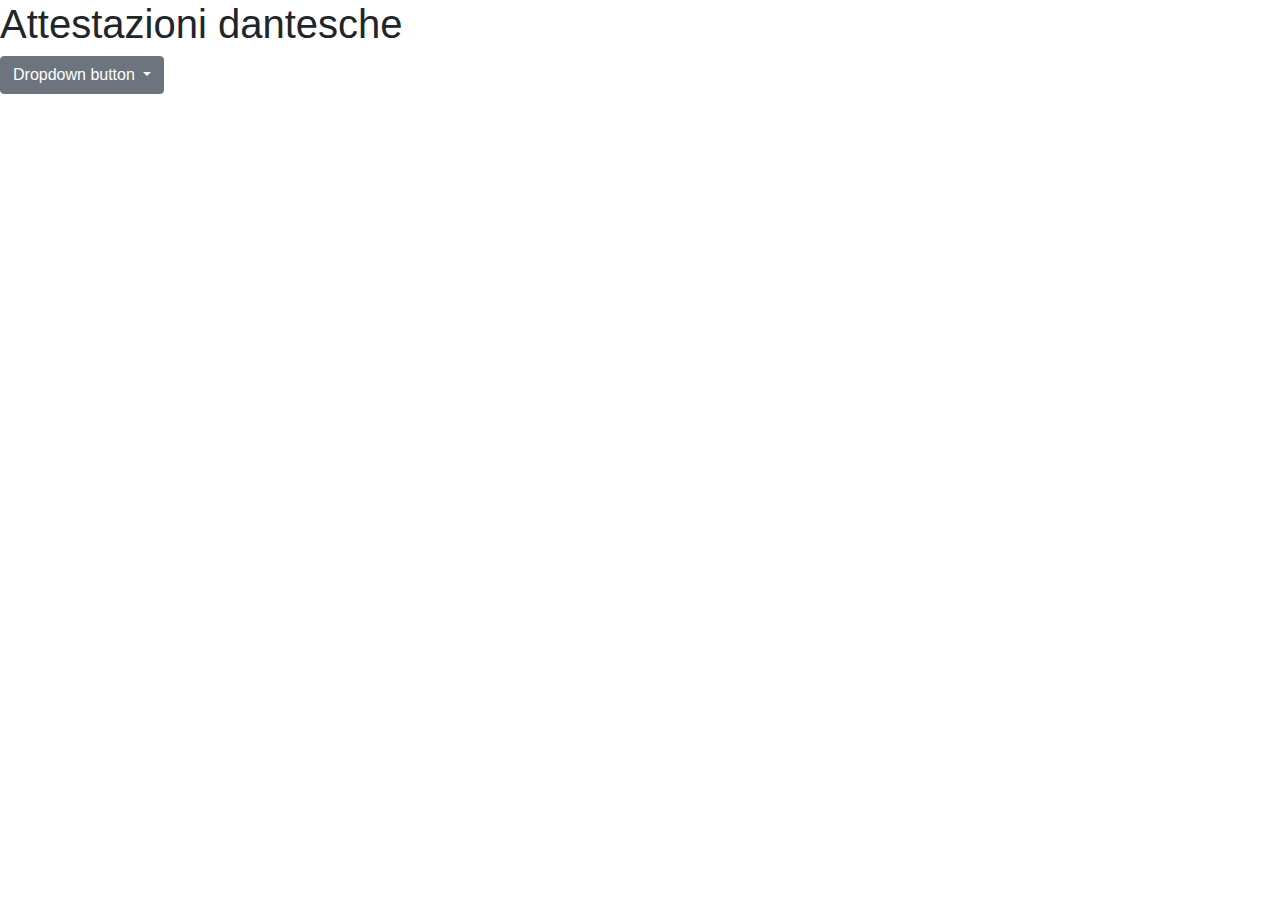
==== index.html @ 66c1c93f "upload-sitoweb-prova" ====
<!DOCTYPE html>
<html lang="en">

<head>

     <title>Attestazioni Dantesche</title>

        <!-- Bootstrap CSS -->
     <link rel="stylesheet" type="text/css" href="bootstrap/css/bootstrap.min.css">
</head>
<body>
    <h1>Attestazioni dantesche</h1>
    <div class="dropdown">
  <button class="btn btn-secondary dropdown-toggle" type="button" id="dropdownMenuButton" data-toggle="dropdown" aria-haspopup="true" aria-expanded="false">
    Dropdown button
  </button>
  <div class="dropdown-menu" aria-labelledby="dropdownMenuButton">
    <a class="dropdown-item" href="#">Action</a>
    <a class="dropdown-item" href="#">Another action</a>
    <a class="dropdown-item" href="#">Something else here</a>
  </div>
</div>
    <!-- Bootstrap JS -->
    <script src="https://code.jquery.com/jquery-3.5.1.slim.min.js" integrity="sha384-DjXdz2htPH0lsSSs5nCTpuj/zy4C+OGpamoFVy38MVBnE+IbbVYUew+OrCXaRkfj" crossorigin="anonymous"></script>
    <script scr="bootstap/js/bootstrap.bundle.min.js"></script>
    
</body>
</html>
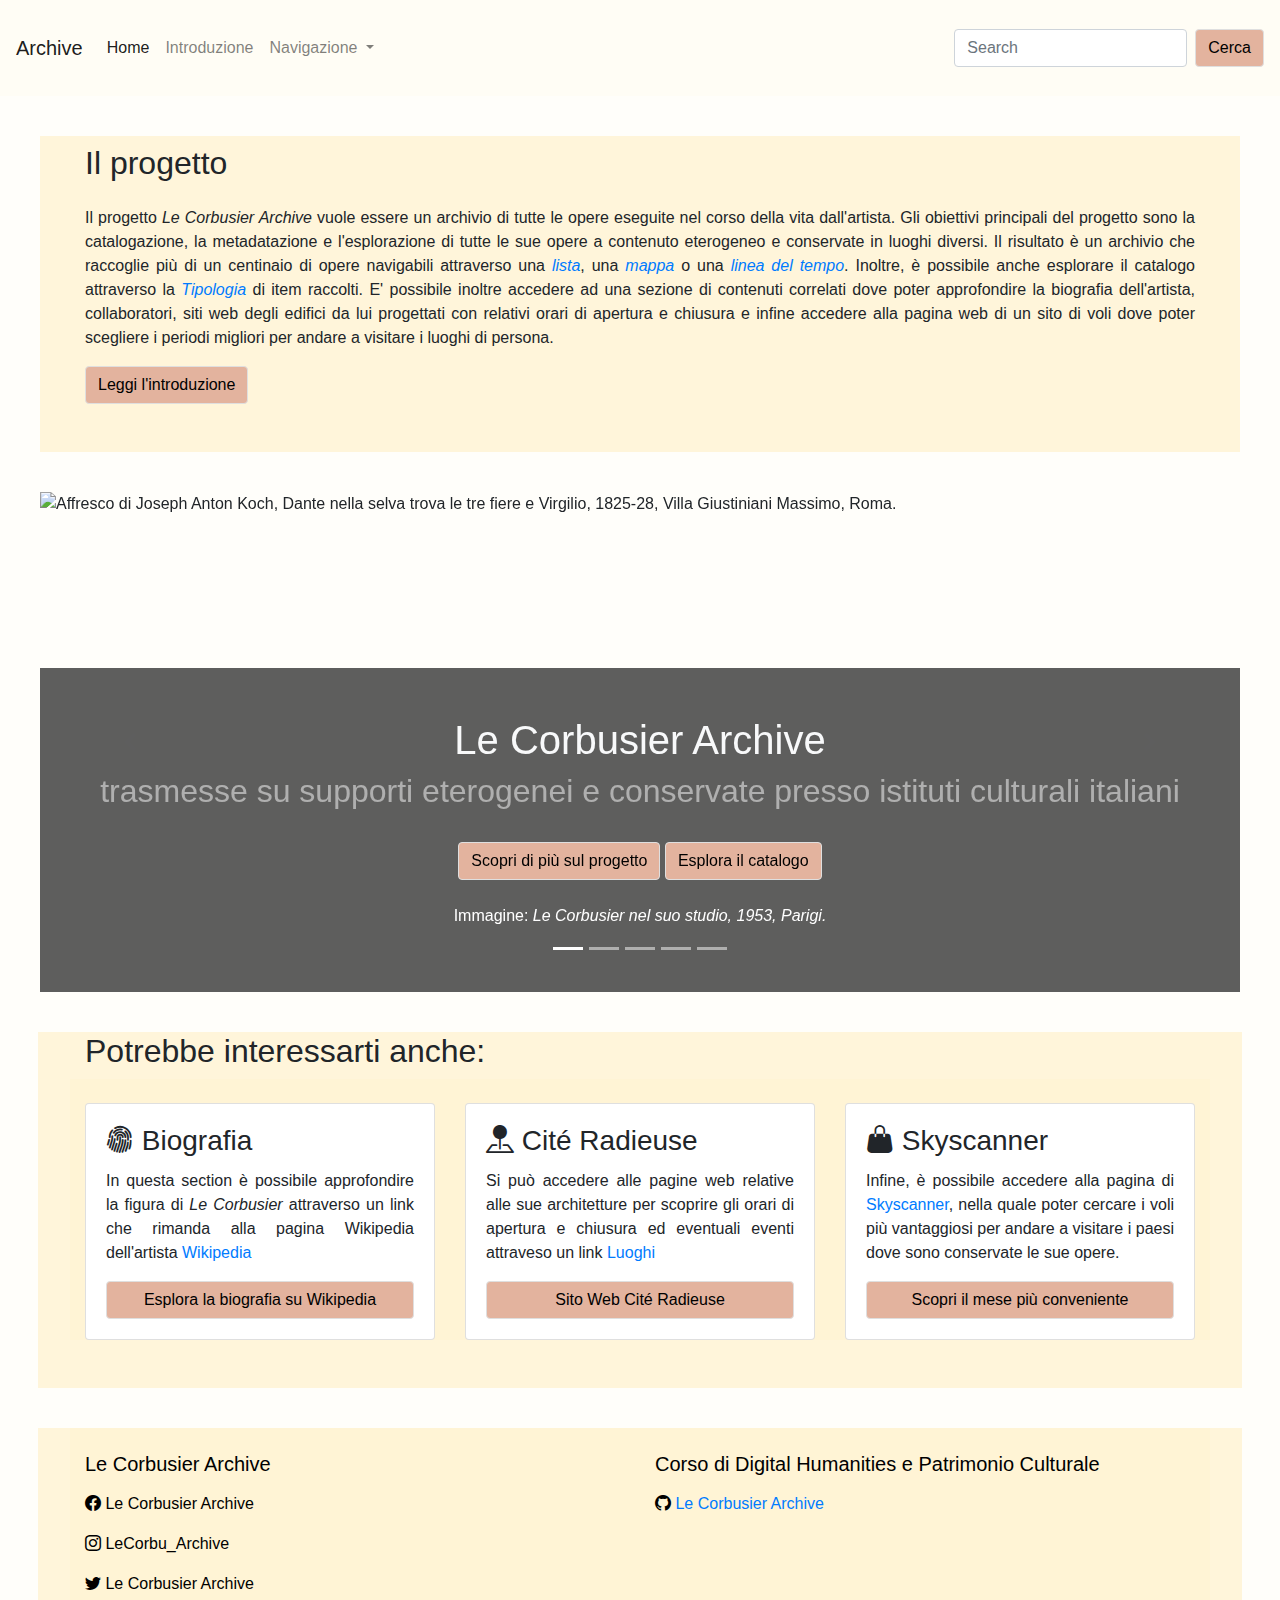
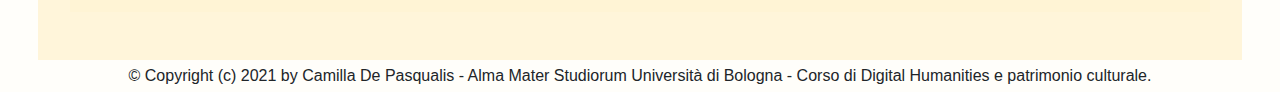
==== commit 085aa57d: "Add files via upload" ====
--- a/index.html
+++ b/index.html
@@ -1,28 +1,234 @@
 <!DOCTYPE html>
-<html lang="en">
+<html lang="it">
+<head>
+	<meta charset="utf-8">
+	<title>PORCODIO</title>
+	   <!--TODO favicon -->
+    <link rel="shortcut icon" href="img/favicon/favicon.ico" />
+    <!-- bootstrap css -->
+    <link rel="stylesheet" type="text/css" href="bootstrap/css/bootstrap.min.css">
+     <!-- bootstrap icons -->
+    <link rel="stylesheet" href="https://cdn.jsdelivr.net/npm/bootstrap-icons@1.6.1/font/bootstrap-icons.css">
+    <!-- css -->
+    <link rel="stylesheet" type="text/css" href="index.css">  
+</head>
+<body class="body">
+  <nav class="navbar navbar-expand-lg navbar-light navbar-bg">
+      <img src="immagini\lecorbusier.gif" height="80" alt="">
+      <a class="navbar-brand" href="index.html" title="Torna a Home">Archive</a>
+    <button class="navbar-toggler" type="button" data-toggle="collapse" data-target="#navbarSupportedContent" aria-controls="navbarSupportedContent" aria-expanded="false" aria-label="Toggle navigation">
+      <span class="navbar-toggler-icon"></span>
+    </button>
 
-<head>
+    <div class="collapse navbar-collapse" id="navbarSupportedContent">
+      <ul class="navbar-nav mr-auto">
+        <li class="nav-item active">
+          <a class="nav-link" href="#">Home <span class="sr-only">(current)</span></a>
+        </li>
+        <li class="nav-item">
+          <a class="nav-link" href="#">Introduzione</a>
+        </li>
+        <li class="nav-item dropdown">
+          <a class="nav-link dropdown-toggle" href="#" id="navbarDropdown" role="button" data-toggle="dropdown" aria-haspopup="true" aria-expanded="false">
+            Navigazione
+          </a>
+          <div class="dropdown-menu" aria-labelledby="navbarDropdown">
+            <a class="dropdown-item" href="lista.html">Lista</a>
+            <a class="dropdown-item" href="#">Mappa</a>
+            <a class="dropdown-item" href="#">Tipologia</a>
+            <a class="dropdown-item" href="#">Linea del tempo</a>
+            <div class="dropdown-divider"></div>
+            <a class="dropdown-item" href="#">Potrebbe interessarti</a>
+          </div>
+        </li>
+      </ul>
+        <form class="form-inline my-2 my-lg-0">
+            <input class="form-control mr-sm-2" type="search" placeholder="Search" aria-label="Search">
+            <button class="btn btn-primary btn-blue my-2 my-sm-0" type="submit">Cerca</button>
+        </form>
+    </div>
+  </nav>
+ <!-- main -->
+    <main class="pt-2 main" id="scopri-di-piu">
+        <!-- progetto -->
+        <section class="container-fluid pb-5 pt-5">
+            <div class="container">
+                <h2>Il progetto</h2>
+                <p class="text-justify mt-4">Il progetto <em>Le Corbusier Archive</em> vuole essere un archivio di tutte le opere eseguite nel corso della vita dall'artista.
+                    Gli obiettivi principali del progetto sono la catalogazione, la metadatazione e l'esplorazione di tutte le sue opere a contenuto eterogeneo e conservate in luoghi diversi.
+                    Il risultato è un archivio che raccoglie più di un centinaio di opere navigabili attraverso una <em><a href="#" class="link"
+                            title="Vai alla sezione Lista">lista</a></em>, una <em><a href="#" class="link"
+                            title="Vai alla sezione Mappa">mappa</a></em> o una
+                    <em><a href="#" class="link" title="Vai alla sezione Date">linea del tempo</a></em>. Inoltre, è
+                    possibile anche
+                    esplorare il catalogo attraverso la<em><a href="#" class="link"
+                            title="Vai alla sezione Persone"> Tipologia</a></em>
+                            <a>di item raccolti. E' possibile inoltre accedere ad una sezione di contenuti correlati dove poter approfondire la biografia dell'artista, collaboratori, siti web degli edifici da lui progettati con relativi orari di apertura e chiusura e infine accedere alla pagina web di un sito di voli dove poter scegliere i periodi migliori per andare a visitare i luoghi di persona.</a>
+                </p>
+                <button type="button" class="btn btn-blue">Leggi l'introduzione</button>
+            </div>
+        </section>
+        </main>
+  <!-- bootstrap carousel -->
+        <div id="carouselExampleCaptions" class="carousel carousel-home slide" data-ride="carousel">
+            <ol class="carousel-indicators p-3">
+                <li data-target="#carouselExampleCaptions" data-slide-to="0" class="active"></li>
+                <li data-target="#carouselExampleCaptions" data-slide-to="1"></li>
+                <li data-target="#carouselExampleCaptions" data-slide-to="2"></li>
+                <li data-target="#carouselExampleCaptions" data-slide-to="3"></li>
+                <li data-target="#carouselExampleCaptions" data-slide-to="4"></li>
+            </ol>
+            <div class="carousel-inner">
+                <div class="carousel-item active">
+                    <img src="immagini/lecorbu.jpg" class="d-block w-100 carousel-image"
+                        alt="Affresco di Joseph Anton Koch, Dante nella selva trova le tre fiere e Virgilio, 1825-28, Villa Giustiniani Massimo, Roma.">
+                    <div class="carousel-caption d-none d-md-block p-5">
+                        <h1 class="text-light">Le Corbusier Archive</h1>
+                        <h2 class="text-white-50">trasmesse su supporti eterogenei e conservate presso istituti
+                            culturali italiani</h2>
+                        <a href="#scopri-di-piu" class="btn btn-blue mt-4" title="Scopri di più">Scopri di
+                            più sul progetto</a>
+                        <a href="lista.html" class="btn btn-light mt-4" title="Esplora il catalogo">Esplora il
+                            catalogo</a>
+                        <!-- aggiungi informazioni precise, magari in un tooltip -->
+                        <!-- didascalia immagine -->
+                        <p class="img-caption mt-4">Immagine: <em>Le Corbusier nel suo studio, 1953, Parigi.</em></p>
+                    </div>
+                </div>
+                <div class="carousel-item">
+                    <img src="immagini/notredame.jpg" class="d-block w-100 carousel-image"
+                        alt="Affresco di Philipp Veit, Dante incontra Costanza d'Altavilla e Piccarda Donati, 1817-1827, Villa Giustiniani Massimo, Roma">
+                    <div class="carousel-caption d-none d-md-block p-5">
+                        <h1>Lista</h1>
+                        <p>Gli oggetti raccolti nel catalogo sono esplorabili nella più tradizionale modalità in lista.</p>
+                        <button type="button" class="btn btn-blue">Esplora il catalogo attraverso la Lista</button>
+                        <!-- didascalia immagine -->
+                        <p class="img-caption mt-4">Immagine: <em>Charles-&eacute;douard Jeanneret-Gris, Schizzo dell'Acropoli, Carnet del Voyage d’Orient, Atene, 1911.</em></p>
+                    </div>
+                </div>
+                <div class="carousel-item">
+                    <img src="immagini/planvoisin.jpg" class="d-block w-100 carousel-image" 
+                        alt="Manoscritto, Divina Commedia, Inferno, Canto XXIV, XIV secolo, Biblioteca Nazionale di Napoli, Napoli">
+                    <div class="carousel-caption d-none d-md-block p-5">
+                        <h1>Mappa</h1>
+                        <p>Gli oggetti catalogati sono esplorabili anche per luoghi della loro conservazione attraverso la mappa.</p>
+                        <button type="button" class="btn btn-blue">Esplora il catalogo per mappa</button>
+                        <!-- didascalia immagine -->
+                        <p class="img-caption mt-4">Immagine: <em>Modello del Plan Voisin mostrato al Padiglione dell'Esprit Nouveau,Le Corbusier, 1925, Parigi.</em></p>
+                    </div>
+                </div>
+                <div class="carousel-item">
+                    <img src="immagini/sedia.jpg" class="d-block w-100 carousel-image"
+                        alt="Dipinto di Nicola Monti, Francesca da Rimini nell'Inferno dantesco, Nicola Monti, 1810, Galleria degli Uffizi, Firenze">
+                    <div class="carousel-caption d-none d-md-block p-5">
+                        <h1>Tipologia</h1>
+                        <p>È possibile inoltre navigare l'archivio a seconda della tipologia di item catalogati.</p>
+                        <button type="button" class="btn btn-blue">Esplora il catalogo per tipologia</button>
+                        <!-- didascalia immagine -->
+                        <p class="img-caption mt-4">Immagine: <em>Charlotte Perriand sur la Chaise Longue Basculante, Le Corbusier-Jeanneret-Perriand, Parigi, 1928.</em></p>
+                    </div>
+                </div>
+                <div class="carousel-item">
+                    <img src="immagini\carpenter-centre.jpg" class="d-block w-100 carousel-image"
+                        alt="Affresco di Joseph Anton Koch, Inferno, 1825-28, Villa Giustiniani Massimo, Roma">
+                    <div class="carousel-caption d-none d-md-block p-5">
+                        <h1>Linea del tempo</h1>
+                        <p>Infine il catalogo è esplarabile per anni attraverso una linea del tempo.</p>
+                        <button type="button" class="btn btn-blue">Esplora il catalogo per linea del tempo</button>
+                        <!-- didascalia immagine -->
+                        <p class="img-caption mt-4">Immagine: <em>Le Corbusier, Carpenter Center for the Visual Arts, Cambridge-Massachusetts, 1963.</em></p>
+                    </div>
+                </div>
+            </div>
+            <a class="carousel-control-prev" href="#carouselExampleCaptions" role="button" data-slide="prev"
+                title="Avanti">
+                <span class="carousel-control-prev-icon" aria-hidden="true"></span>
+                <span class="sr-only">Previous</span>
+            </a>
+            <a class="carousel-control-next" href="#carouselExampleCaptions" role="button" data-slide="next"
+                title="Indietro">
+                <span class="carousel-control-next-icon" aria-hidden="true"></span>
+                <span class="sr-only">Next</span>
+            </a>
+        </div>
+        <section class="container-fluid background-section pb-5 pt-5">
+            <div class="container">
+                <h2>Potrebbe interessarti anche:</h2>
+                <div class="row">
+                    <div class="col-md-4 mt-4">
+                        <div class="card card-tool">
+                            <div class="card-body text-justify">
+                                <h3 class="card-title"><i class="bi bi-fingerprint"></i> Biografia</h3>
+                                <p class="card-text">In questa section è possibile approfondire la figura di <em>Le Corbusier</em> attraverso un link che rimanda alla pagina Wikipedia dell'artista <a href="TODO: Mandare all'item sul sito" class="link" title="Collegamento esterno a Wikipedia">Wikipedia</a>
+                                </p>
+                                    <!-- target="_blank apre il link in una nuova scheda-->
+                                <a target="_blank" href="https://it.wikipedia.org/wiki/Le_Corbusier#Biografia" class="btn btn-card" title="Collegamento esterno a Wikipedia">Esplora la biografia su Wikipedia</a>
+                            </div>
+                        </div>
+                    </div>
+                    <div class="col-md-4 mt-4">
+                        <div class="card card-tool">
+                            <div class="card-body text-justify">
+                              <!-- &eacute serve per mettere la é in una codifica universale-->
+                                <h3 class="card-title"><i class="bi bi-pin-map-fill"></i> Cit&eacute; Radieuse</h3>
+                                <p class="card-text">Si può accedere alle pagine web relative alle sue architetture per scoprire gli orari di apertura e chiusura ed eventuali eventi attraveso un link <a href="https://citeradieuse-marseille.com/" target="_blank" class="link" title="Collegamento esterno al sito web">Luoghi</a></p>
+                                <a href="https://citeradieuse-marseille.com/" target="_blank" class="btn btn-card" title="Vai al sito web">Sito Web Cit&eacute; Radieuse</a>
+                            </div>
+                        </div>
+                    </div>
+                    <div class="col-md-4 mt-4">
+                        <div class="card card-tool">
+                            <div class="card-body text-justify">
+                                <h3 class="card-title"><i class="bi bi-handbag-fill"></i> Skyscanner</h3>
+                                <p class="card-text">Infine, è possibile accedere alla pagina di <a href="https://www.skyscanner.it/trasporti/voli/blq/mrs/?adults=1&adultsv2=1&cabinclass=economy&children=0&childrenv2=&destinationentityid=32030366&inboundaltsenabled=false&infants=0&originentityid=27539470&outboundaltsenabled=false&preferdirects=false&preferflexible=false&ref=home&rtn=1&oym=2112&selectedoday=01&iym=2112&selectediday=01" target="_blank" class="link" title="Esplora skyscanner">Skyscanner</a>,
+                                    nella quale poter cercare i voli più vantaggiosi per andare a visitare i paesi dove sono conservate le sue opere.</p>
+                                <a href="https://www.skyscanner.it/trasporti/voli/blq/mrs/?adults=1&adultsv2=1&cabinclass=economy&children=0&childrenv2=&destinationentityid=32030366&inboundaltsenabled=false&infants=0&originentityid=27539470&outboundaltsenabled=false&preferdirects=false&preferflexible=false&ref=home&rtn=1&oym=2112&selectedoday=01&iym=2112&selectediday=01" target="_blank" class="btn btn-card" title="Vai alla sezione Date">Scopri il mese più conveniente</a>
+                            </div>
+                        </div>
+                    </div>
+                </div>
+            </div>
+        </section>
+        <footer>
+        <!-- informazioni secondarie -->
+        <div class="container-fluid background-footer pb-5 pt-5">
+            <div class="container">
+                <div class="row">
+                    <div class="col-md-6 mt-4">
+                        <h5 class="text-justify">Le Corbusier Archive</h5>
+                        <ul class="mt-3 pl-0"><i class="bi bi-facebook"></i> Le Corbusier Archive</ul>
+                        <ul class="mt-3 pl-0"><i class="bi bi-instagram"></i> LeCorbu_Archive</ul>
+                        <ul class="mt-3 pl-0"><i class="bi bi-twitter"></i> Le Corbusier Archive</ul>
+                    </div>
+                    <div class="col-md-6 mt-4">
+                        <h5 class="text-justify">Corso di Digital Humanities e Patrimonio Culturale</h5>
+                        <ul class="mt-3 pl-0"><i class="bi bi-github"></i> <a href="https://github.com/CamillaDePasqualis/esame-dh">Le Corbusier Archive </a></ul>
+                    </div>
+                </div>
+            </div>
+        </div>
+        <!-- copyright -->
+        <div class="container-fluid background-gray">
+            <p class="mb-0 pb-1 pt-1 text-center">© Copyright (c) 2021 by Camilla De Pasqualis - Alma Mater Studiorum Università di Bologna - Corso di Digital Humanities e patrimonio culturale.</p>
+        </div>
+    </footer>
 
-     <title>Attestazioni Dantesche</title>
-
-        <!-- Bootstrap CSS -->
-     <link rel="stylesheet" type="text/css" href="bootstrap/css/bootstrap.min.css">
-</head>
-<body>
-    <h1>Attestazioni dantesche</h1>
-    <div class="dropdown">
-  <button class="btn btn-secondary dropdown-toggle" type="button" id="dropdownMenuButton" data-toggle="dropdown" aria-haspopup="true" aria-expanded="false">
-    Dropdown button
-  </button>
-  <div class="dropdown-menu" aria-labelledby="dropdownMenuButton">
-    <a class="dropdown-item" href="#">Action</a>
-    <a class="dropdown-item" href="#">Another action</a>
-    <a class="dropdown-item" href="#">Something else here</a>
-  </div>
-</div>
-    <!-- Bootstrap JS -->
-    <script src="https://code.jquery.com/jquery-3.5.1.slim.min.js" integrity="sha384-DjXdz2htPH0lsSSs5nCTpuj/zy4C+OGpamoFVy38MVBnE+IbbVYUew+OrCXaRkfj" crossorigin="anonymous"></script>
-    <script scr="bootstap/js/bootstrap.bundle.min.js"></script>
-    
+  <!-- script sempre prima della chiusura del body -->
+  <!-- jquery -->
+  <!-- se si intende utilizzare bootstrap è sempre necessario includere prima una libreria di JavaScript chiamata jQuery -->
+  <script src="https://code.jquery.com/jquery-3.6.0.slim.min.js"
+      integrity="sha256-u7e5khyithlIdTpu22PHhENmPcRdFiHRjhAuHcs05RI=" crossorigin="anonymous"></script>
+  <!-- bootstrap js -->
+  <script src="bootstrap/js/bootstrap.bundle.min.js"></script>
+  <script>
+        $(function () {
+    $('[data-toggle="tooltip"]').tooltip()
+  })
+  </script>
+  <script>
+        $(function () {
+    $('[data-toggle="popover"]').popover()
+  })
+  </script>
 </body>
-</html>+</html>
--- a/index.css
+++ b/index.css
@@ -0,0 +1,121 @@
+/* quando è un tag html e non una class non si mette il punto */
+.body {
+  background-color: #ffc10705;
+}
+.navbar-bg {
+  background-color: #ffc10705;
+}
+.background-section { 
+  background-color: #fff5da;
+  margin: 0 auto;
+  width: 94%;
+}
+.carousel-caption {
+    background-color: rgba(26, 26, 26, .7);
+    left: 0;
+    right: 0;
+    width: 100%; bottom: 0px;
+
+}
+.carousel-image {
+  height: 100vh;
+}
+/* # si usa quando è un id */
+#carouselExampleCaptions {
+  margin: 40px;
+}
+.main {
+  margin: 40px;
+
+  background-color: #fff5da;
+}
+/* vh è un'unità di misura responsiva, 100vh è tutto lo schermo in altezza */
+.btn-card {
+  width: 100%;
+  bottom: 0;
+
+}
+.btn {
+  background-color: #e3b39e !important;
+  font-weight: 500;
+    color: black !important;
+    border: 1px solid #dfdfdf !important;
+}
+.background-footer {
+  background-color: #fff5da;
+  margin: 0 auto;
+  margin-top: 40px;
+  width: 94%;
+  /* !important serve a ignorare le regole che sovrascrivono quella specificata */
+  color: black !important;
+}
+.background-footer li {
+  /* per togliere i pallini dall'elenco */
+  list-style-type: none;
+}
+.navbar {
+  background-color: #ffc10705;
+}
+
+.row {
+  background-color: #ffc10705;
+}
+.col-md-12 {
+  background-color: #fff5da;
+}
+.col-md-12 pb-4 pt-4 {
+  background-color: #fff5da;;
+}
+#header-lista{
+  background-color: #fffcf5;
+}
+aside .card:hover, .card-tool:hover, .card-item:hover, .card-related-item:hover {
+  box-shadow: 0px 5px 40px -10px rgba(122, 144, 173, .9);
+  -webkit-box-shadow: 0px 5px 40px -10px rgba(38, 44, 52, .9); 
+  -moz-box-shadow: 0px 5px 40px -10px rgba(38, 44, 52, .9);
+}
+
+/*Btn pressend and hover*/
+.btn:hover,.btn:active, .btn:focus {
+  background-color: #7f7a6d !important;
+  border-color: #7f7a6d !important;
+  color: white !important;
+  box-shadow: 0 0 0 0.2rem rgb(129 129 129 / 50%) !important;
+}
+#toggle-opere{
+  background-color: #f4e0d7;
+  border-color: #f4e0d7;
+}
+
+#toggle-luoghi{
+  background-color:#d99373;
+  border-color: #d99373;
+}
+
+.dropdown-toggle {
+  width: 100%;
+}
+.carousel-item img {
+  height: 500px;
+  width: auto !important;
+}
+.pt-5, .py-5 {
+    padding-top: 0 !important;
+}
+.text-gray {
+  color: #bdb9b9;
+}
+
+/* breadcrumbs */
+.breadcrumbs > ul > li {
+  color: rgba(0, 0, 0, .5); 
+  display: inline; 
+  font-size: .9em;
+}
+/* ::after indica che dopo ogni elemento con le classi/attributi indicati bisogna inserire il contenuto riportato dalla proprietà content */
+.breadcrumbs li:not(:last-child)::after {
+  content: " >";
+}
+.share button{
+  width: 100%;
+}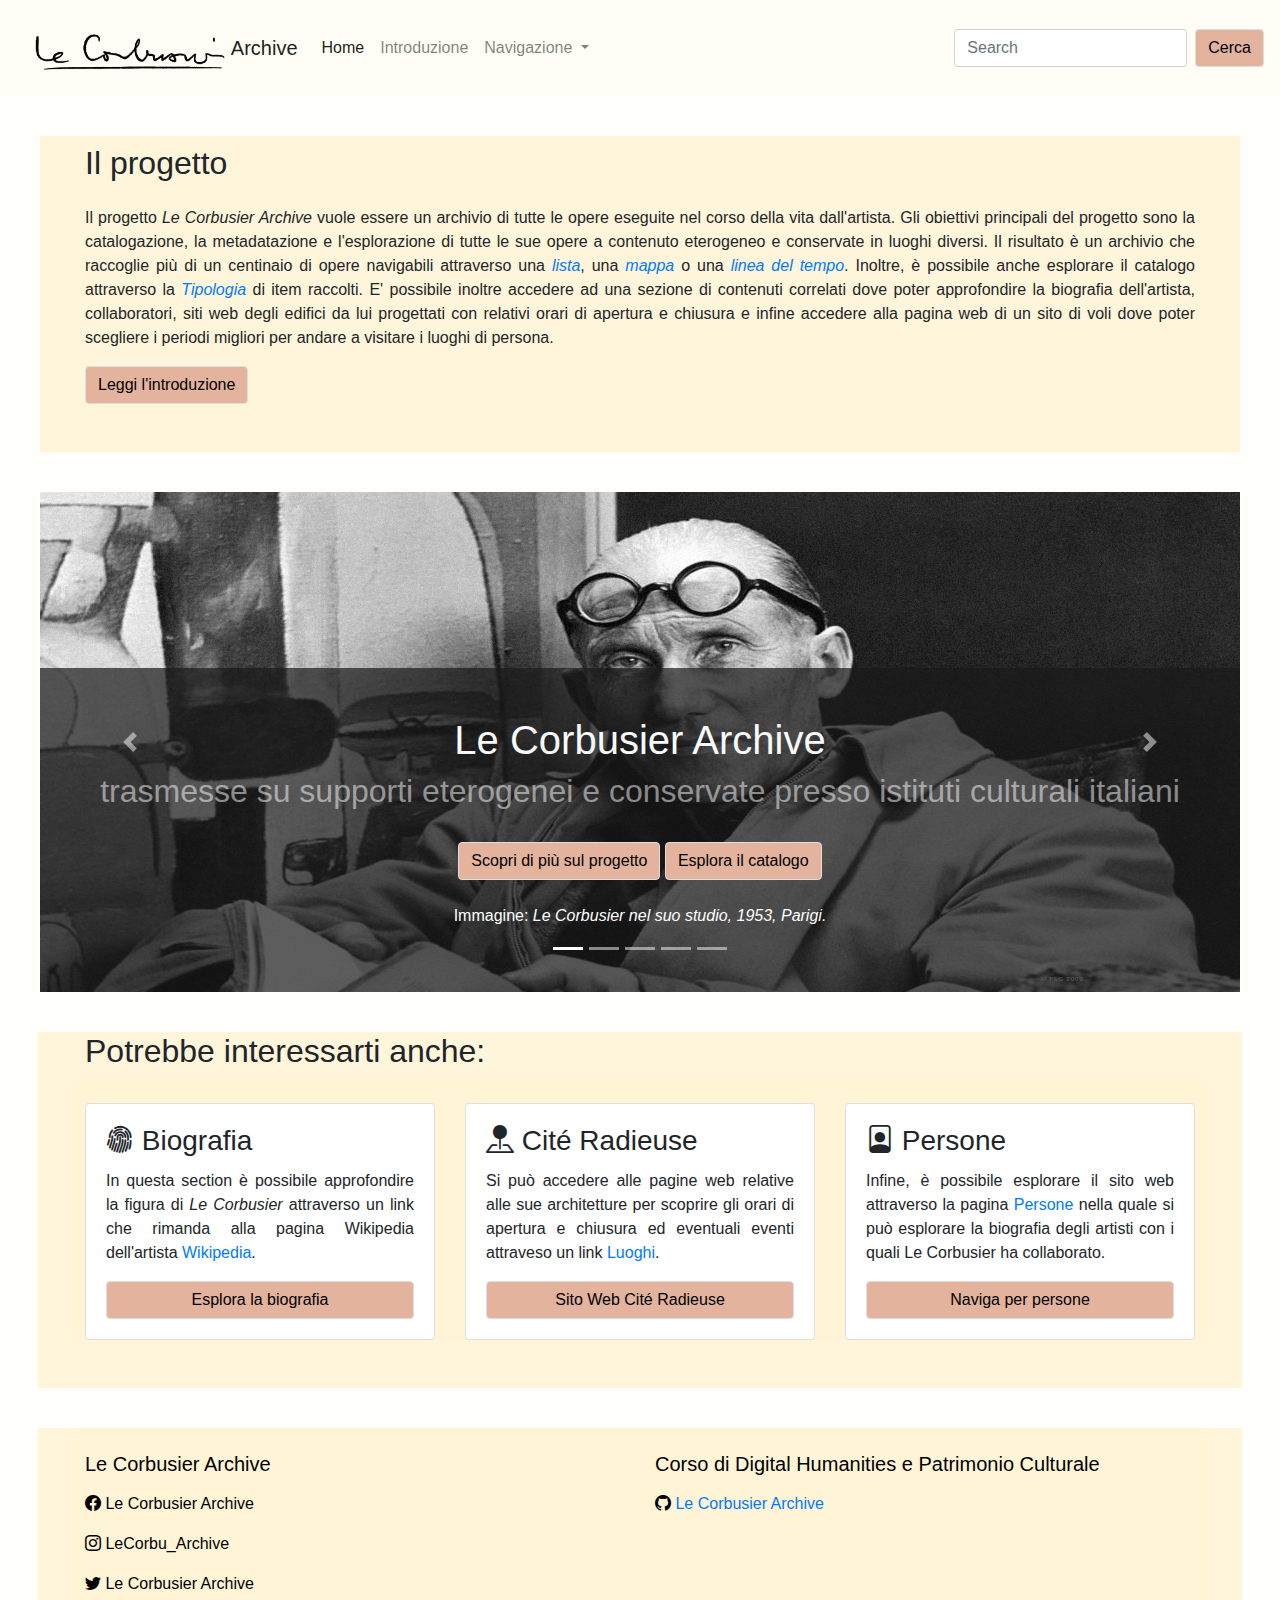
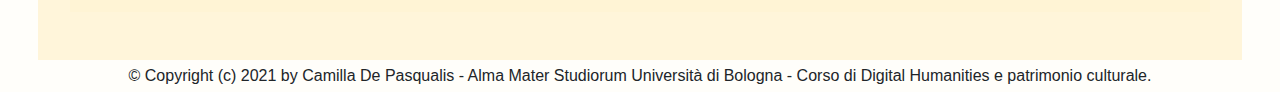
==== commit 257f8cde: "ultime modifiche progetto" ====
--- a/index.html
+++ b/index.html
@@ -80,8 +80,8 @@
             </ol>
             <div class="carousel-inner">
                 <div class="carousel-item active">
-                    <img src="immagini/lecorbu.jpg" class="d-block w-100 carousel-image"
-                        alt="Affresco di Joseph Anton Koch, Dante nella selva trova le tre fiere e Virgilio, 1825-28, Villa Giustiniani Massimo, Roma.">
+                    <img src="immagini/lecorbu.jpg" class="d-block w-100 carousel-image index-carousel-images"
+                        alt="">
                     <div class="carousel-caption d-none d-md-block p-5">
                         <h1 class="text-light">Le Corbusier Archive</h1>
                         <h2 class="text-white-50">trasmesse su supporti eterogenei e conservate presso istituti
@@ -96,8 +96,8 @@
                     </div>
                 </div>
                 <div class="carousel-item">
-                    <img src="immagini/notredame.jpg" class="d-block w-100 carousel-image"
-                        alt="Affresco di Philipp Veit, Dante incontra Costanza d'Altavilla e Piccarda Donati, 1817-1827, Villa Giustiniani Massimo, Roma">
+                    <img src="immagini/notredame.jpg" class="d-block w-100 carousel-image index-carousel-images"
+                        alt="">
                     <div class="carousel-caption d-none d-md-block p-5">
                         <h1>Lista</h1>
                         <p>Gli oggetti raccolti nel catalogo sono esplorabili nella più tradizionale modalità in lista.</p>
@@ -107,8 +107,8 @@
                     </div>
                 </div>
                 <div class="carousel-item">
-                    <img src="immagini/planvoisin.jpg" class="d-block w-100 carousel-image" 
-                        alt="Manoscritto, Divina Commedia, Inferno, Canto XXIV, XIV secolo, Biblioteca Nazionale di Napoli, Napoli">
+                    <img src="immagini/planvoisin.jpg" class="d-block w-100 carousel-image index-carousel-images" 
+                        alt="">
                     <div class="carousel-caption d-none d-md-block p-5">
                         <h1>Mappa</h1>
                         <p>Gli oggetti catalogati sono esplorabili anche per luoghi della loro conservazione attraverso la mappa.</p>
@@ -118,8 +118,8 @@
                     </div>
                 </div>
                 <div class="carousel-item">
-                    <img src="immagini/sedia.jpg" class="d-block w-100 carousel-image"
-                        alt="Dipinto di Nicola Monti, Francesca da Rimini nell'Inferno dantesco, Nicola Monti, 1810, Galleria degli Uffizi, Firenze">
+                    <img src="immagini/sedia.jpg" class="d-block w-100 carousel-image index-carousel-images"
+                        alt="">
                     <div class="carousel-caption d-none d-md-block p-5">
                         <h1>Tipologia</h1>
                         <p>È possibile inoltre navigare l'archivio a seconda della tipologia di item catalogati.</p>
@@ -129,8 +129,8 @@
                     </div>
                 </div>
                 <div class="carousel-item">
-                    <img src="immagini\carpenter-centre.jpg" class="d-block w-100 carousel-image"
-                        alt="Affresco di Joseph Anton Koch, Inferno, 1825-28, Villa Giustiniani Massimo, Roma">
+                    <img src="immagini\carpenter-centre.jpg" class="d-block w-100 carousel-image index-carousel-images"
+                        alt="">
                     <div class="carousel-caption d-none d-md-block p-5">
                         <h1>Linea del tempo</h1>
                         <p>Infine il catalogo è esplarabile per anni attraverso una linea del tempo.</p>
@@ -159,10 +159,10 @@
                         <div class="card card-tool">
                             <div class="card-body text-justify">
                                 <h3 class="card-title"><i class="bi bi-fingerprint"></i> Biografia</h3>
-                                <p class="card-text">In questa section è possibile approfondire la figura di <em>Le Corbusier</em> attraverso un link che rimanda alla pagina Wikipedia dell'artista <a href="TODO: Mandare all'item sul sito" class="link" title="Collegamento esterno a Wikipedia">Wikipedia</a>
+                                <p class="card-text">In questa section è possibile approfondire la figura di <em>Le Corbusier</em> attraverso un link che rimanda alla pagina Wikipedia dell'artista <a href="TODO: Mandare all'item sul sito" class="link" title="Collegamento esterno a Wikipedia">Wikipedia</a>.
                                 </p>
                                     <!-- target="_blank apre il link in una nuova scheda-->
-                                <a target="_blank" href="https://it.wikipedia.org/wiki/Le_Corbusier#Biografia" class="btn btn-card" title="Collegamento esterno a Wikipedia">Esplora la biografia su Wikipedia</a>
+                                <a target="_blank" href="https://it.wikipedia.org/wiki/Le_Corbusier#Biografia" class="btn btn-card" title="Collegamento esterno a Wikipedia">Esplora la biografia</a>
                             </div>
                         </div>
                     </div>
@@ -171,7 +171,7 @@
                             <div class="card-body text-justify">
                               <!-- &eacute serve per mettere la é in una codifica universale-->
                                 <h3 class="card-title"><i class="bi bi-pin-map-fill"></i> Cit&eacute; Radieuse</h3>
-                                <p class="card-text">Si può accedere alle pagine web relative alle sue architetture per scoprire gli orari di apertura e chiusura ed eventuali eventi attraveso un link <a href="https://citeradieuse-marseille.com/" target="_blank" class="link" title="Collegamento esterno al sito web">Luoghi</a></p>
+                                <p class="card-text">Si può accedere alle pagine web relative alle sue architetture per scoprire gli orari di apertura e chiusura ed eventuali eventi attraveso un link <a href="https://citeradieuse-marseille.com/" target="_blank" class="link" title="Collegamento esterno al sito web">Luoghi</a>.</p>
                                 <a href="https://citeradieuse-marseille.com/" target="_blank" class="btn btn-card" title="Vai al sito web">Sito Web Cit&eacute; Radieuse</a>
                             </div>
                         </div>
@@ -179,10 +179,9 @@
                     <div class="col-md-4 mt-4">
                         <div class="card card-tool">
                             <div class="card-body text-justify">
-                                <h3 class="card-title"><i class="bi bi-handbag-fill"></i> Skyscanner</h3>
-                                <p class="card-text">Infine, è possibile accedere alla pagina di <a href="https://www.skyscanner.it/trasporti/voli/blq/mrs/?adults=1&adultsv2=1&cabinclass=economy&children=0&childrenv2=&destinationentityid=32030366&inboundaltsenabled=false&infants=0&originentityid=27539470&outboundaltsenabled=false&preferdirects=false&preferflexible=false&ref=home&rtn=1&oym=2112&selectedoday=01&iym=2112&selectediday=01" target="_blank" class="link" title="Esplora skyscanner">Skyscanner</a>,
-                                    nella quale poter cercare i voli più vantaggiosi per andare a visitare i paesi dove sono conservate le sue opere.</p>
-                                <a href="https://www.skyscanner.it/trasporti/voli/blq/mrs/?adults=1&adultsv2=1&cabinclass=economy&children=0&childrenv2=&destinationentityid=32030366&inboundaltsenabled=false&infants=0&originentityid=27539470&outboundaltsenabled=false&preferdirects=false&preferflexible=false&ref=home&rtn=1&oym=2112&selectedoday=01&iym=2112&selectediday=01" target="_blank" class="btn btn-card" title="Vai alla sezione Date">Scopri il mese più conveniente</a>
+                                <h3 class="card-title"><i class="bi bi-file-person"></i> Persone</h3>
+                                <p class="card-text">Infine, è possibile esplorare il sito web attraverso la pagina <a href="#">Persone</a> nella quale si può esplorare la biografia degli artisti con i quali Le Corbusier ha collaborato.</p>
+                                <a href="#" target="_blank" class="btn btn-card" title="Vai alla pagina persone">Naviga per persone</a>
                             </div>
                         </div>
                     </div>
@@ -201,7 +200,7 @@
                         <ul class="mt-3 pl-0"><i class="bi bi-twitter"></i> Le Corbusier Archive</ul>
                     </div>
                     <div class="col-md-6 mt-4">
-                        <h5 class="text-justify">Corso di Digital Humanities e Patrimonio Culturale</h5>
+                        <h5>Corso di Digital Humanities e Patrimonio Culturale</h5>
                         <ul class="mt-3 pl-0"><i class="bi bi-github"></i> <a href="https://github.com/CamillaDePasqualis/esame-dh">Le Corbusier Archive </a></ul>
                     </div>
                 </div>
--- a/index.css
+++ b/index.css
@@ -17,9 +17,6 @@
     width: 100%; bottom: 0px;
 
 }
-.carousel-image {
-  height: 100vh;
-}
 /* # si usa quando è un id */
 #carouselExampleCaptions {
   margin: 40px;
@@ -35,11 +32,11 @@
   bottom: 0;
 
 }
-.btn {
-  background-color: #e3b39e !important;
+.btn, #search-btn {
+  background-color: #e3b39e;
   font-weight: 500;
-    color: black !important;
-    border: 1px solid #dfdfdf !important;
+  color: black !important;
+  border: 1px solid #dfdfdf !important;
 }
 .background-footer {
   background-color: #fff5da;
@@ -69,7 +66,7 @@
 #header-lista{
   background-color: #fffcf5;
 }
-aside .card:hover, .card-tool:hover, .card-item:hover, .card-related-item:hover {
+aside .card:hover, .card-tool:hover, .card-item:hover, .card-related-item:hover, #search-btn:hover {
   box-shadow: 0px 5px 40px -10px rgba(122, 144, 173, .9);
   -webkit-box-shadow: 0px 5px 40px -10px rgba(38, 44, 52, .9); 
   -moz-box-shadow: 0px 5px 40px -10px rgba(38, 44, 52, .9);
@@ -118,4 +115,39 @@
 }
 .share button{
   width: 100%;
+}
+.card-item img {
+  height: 400px;
+}
+.card-item .btn {
+  width: 100%;
+}
+.card-item > .card-body > .card-metadata {
+  height: 270px;
+}
+.card-metadata > h4 {
+  font-size: 1.2em;
+}
+.carousel-control-next, .carousel-control-prev {
+  z-index: 10000;
+}
+
+img.index-carousel-images {
+  width: 100% !important;
+}
+.card-img-top {
+  height: 200px;
+}
+.card-related-item .card-body {
+  height: 300px;
+}
+
+.card-related-item .card-body .card-text {
+  height: 150px;
+}
+.card-related-item .card-body h4{
+  height: 50px;
+}
+.card-header, #card-header-persona {
+  background-color: #fff5da;
 }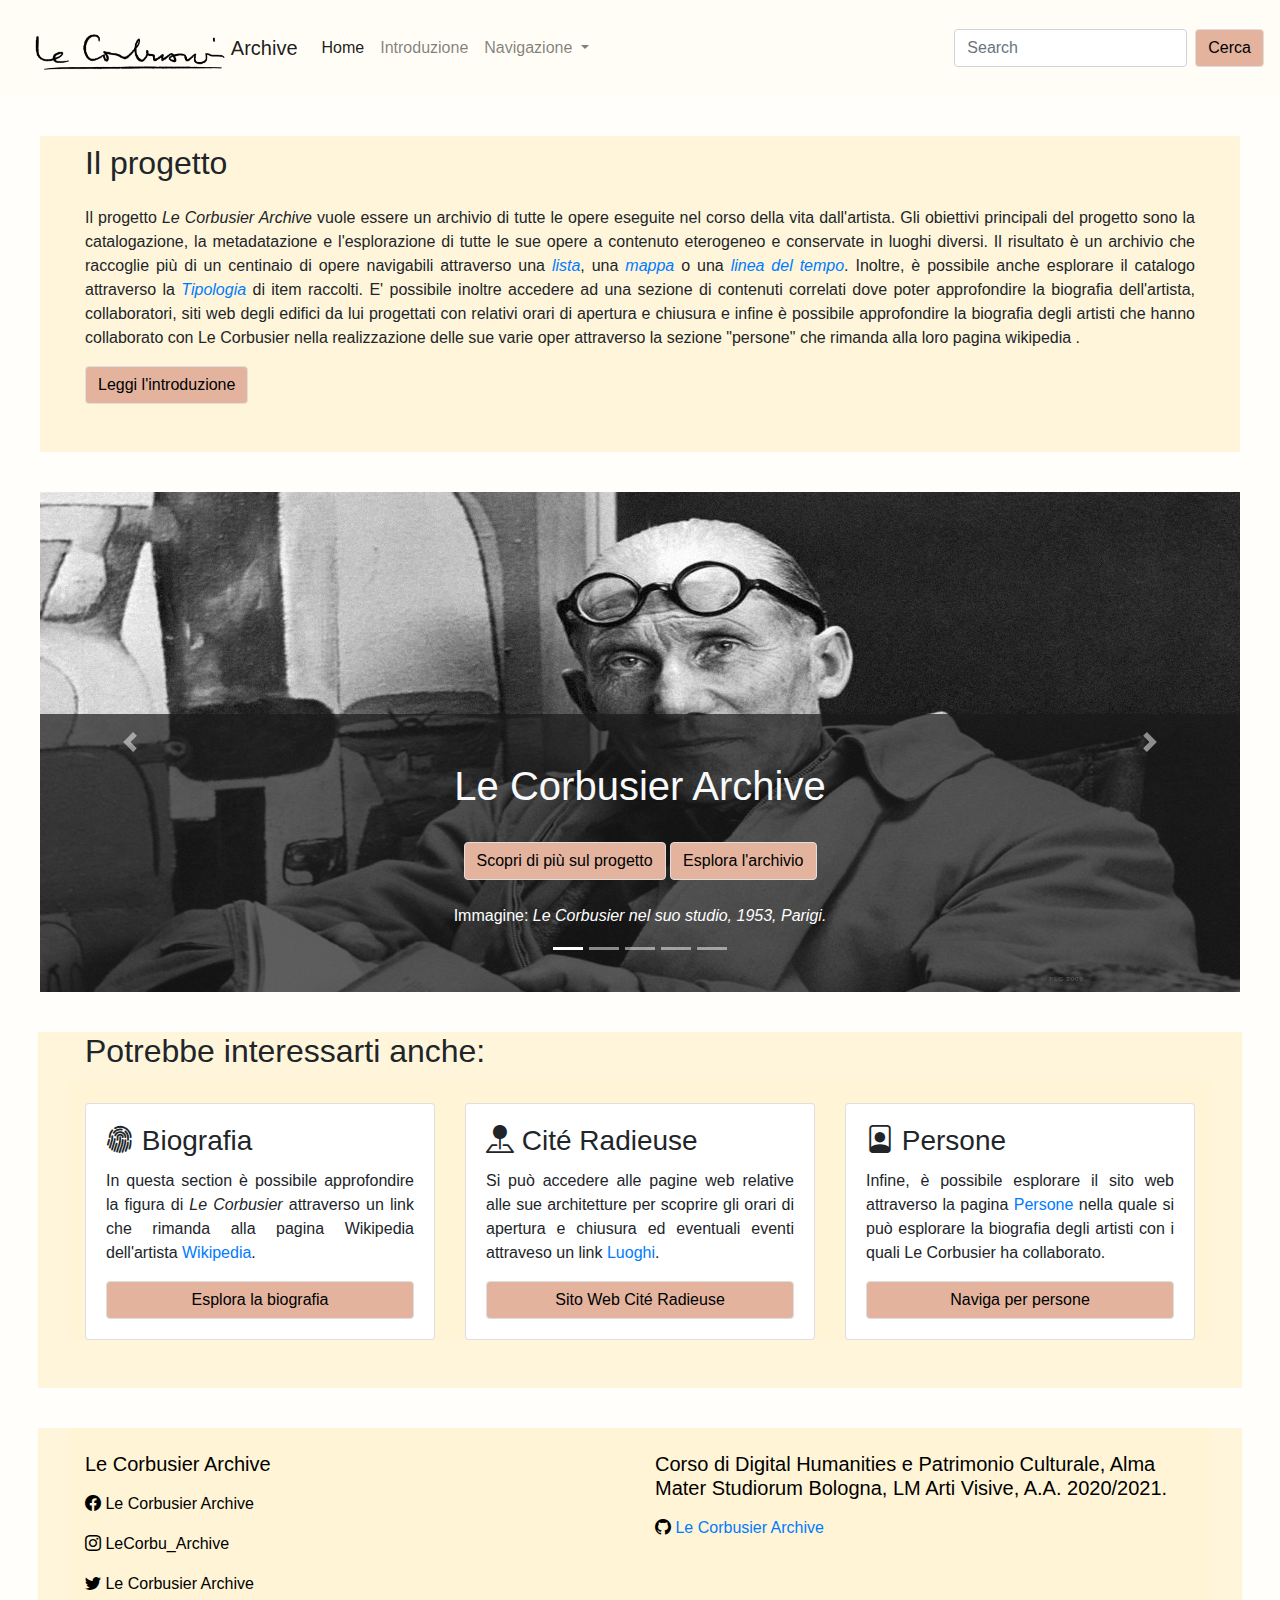
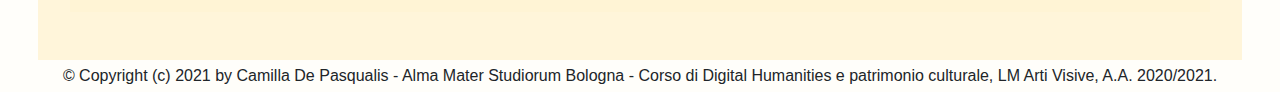
==== commit 1b5d56a1: "ultime modifiche" ====
--- a/index.html
+++ b/index.html
@@ -2,7 +2,25 @@
 <html lang="it">
 <head>
 	<meta charset="utf-8">
-	<title>PORCODIO</title>
+    <!-- viewport -->
+    <meta name="viewport" content="width=device-width, initial-scale=1, shrink-to-fit=no">
+    <!-- metadati DC -->
+    <meta name="DC.Title" content="Le Corbusier Archive">
+    <meta name="DC.Creator" content="Camilla De Pasqualis">
+    <meta name="DC.Subject" content="Le Corbusier">
+    <meta name="DC.Description" content="Raccolta di tutte le opere dell'artista dai libri scritti fino alle architetture realizzate">
+    <meta name="DC.Publisher" content="Alma Mater Studiorum di Bologna">
+    <meta name="DC.Contributor" content="Francesca Tomasi, Martina dello Buono">
+    <meta name="DC.Date" content="30-09-2021/29-10-2021/01-11-2021">
+    <meta name="DC.Type" content="Sito web">
+    <meta name="DC.Format" content="HTML/CSS/JS">
+    <link rel="DC.Identifier" href="https://www.camilladepasqualis.github.io/esame-dh/#">
+    <meta name="DC.Source" content="https://www.w3schools.com, https://getbootstrap.com">
+    <meta name="DC.Language" content="it">
+    <meta name="DC.Relation" content="9788874625567">
+    <link rel="DC.Coverage" href="http://vocab.getty.edu/tgn/7003127">
+    <meta name="DC.Rights" content="https://creativecommons.org/share-your-work/)">
+	<title>Le Corbusier Archive</title>
 	   <!--TODO favicon -->
     <link rel="shortcut icon" href="img/favicon/favicon.ico" />
     <!-- bootstrap css -->
@@ -56,14 +74,14 @@
                 <h2>Il progetto</h2>
                 <p class="text-justify mt-4">Il progetto <em>Le Corbusier Archive</em> vuole essere un archivio di tutte le opere eseguite nel corso della vita dall'artista.
                     Gli obiettivi principali del progetto sono la catalogazione, la metadatazione e l'esplorazione di tutte le sue opere a contenuto eterogeneo e conservate in luoghi diversi.
-                    Il risultato è un archivio che raccoglie più di un centinaio di opere navigabili attraverso una <em><a href="#" class="link"
+                    Il risultato è un archivio che raccoglie più di un centinaio di opere navigabili attraverso una <em><a href="lista.html" target="_blank" class="link"
                             title="Vai alla sezione Lista">lista</a></em>, una <em><a href="#" class="link"
                             title="Vai alla sezione Mappa">mappa</a></em> o una
                     <em><a href="#" class="link" title="Vai alla sezione Date">linea del tempo</a></em>. Inoltre, è
                     possibile anche
                     esplorare il catalogo attraverso la<em><a href="#" class="link"
                             title="Vai alla sezione Persone"> Tipologia</a></em>
-                            <a>di item raccolti. E' possibile inoltre accedere ad una sezione di contenuti correlati dove poter approfondire la biografia dell'artista, collaboratori, siti web degli edifici da lui progettati con relativi orari di apertura e chiusura e infine accedere alla pagina web di un sito di voli dove poter scegliere i periodi migliori per andare a visitare i luoghi di persona.</a>
+                            <a>di item raccolti. E' possibile inoltre accedere ad una sezione di contenuti correlati dove poter approfondire la biografia dell'artista, collaboratori, siti web degli edifici da lui progettati con relativi orari di apertura e chiusura e infine è possibile approfondire la biografia degli artisti che hanno collaborato con Le Corbusier nella realizzazione delle sue varie oper attraverso la sezione "persone" che rimanda alla loro pagina wikipedia .</a>
                 </p>
                 <button type="button" class="btn btn-blue">Leggi l'introduzione</button>
             </div>
@@ -84,12 +102,9 @@
                         alt="">
                     <div class="carousel-caption d-none d-md-block p-5">
                         <h1 class="text-light">Le Corbusier Archive</h1>
-                        <h2 class="text-white-50">trasmesse su supporti eterogenei e conservate presso istituti
-                            culturali italiani</h2>
                         <a href="#scopri-di-piu" class="btn btn-blue mt-4" title="Scopri di più">Scopri di
                             più sul progetto</a>
-                        <a href="lista.html" class="btn btn-light mt-4" title="Esplora il catalogo">Esplora il
-                            catalogo</a>
+                        <a href="lista.html" class="btn btn-light mt-4" title="Esplora l'archivio">Esplora l'archivio</a>
                         <!-- aggiungi informazioni precise, magari in un tooltip -->
                         <!-- didascalia immagine -->
                         <p class="img-caption mt-4">Immagine: <em>Le Corbusier nel suo studio, 1953, Parigi.</em></p>
@@ -100,8 +115,8 @@
                         alt="">
                     <div class="carousel-caption d-none d-md-block p-5">
                         <h1>Lista</h1>
-                        <p>Gli oggetti raccolti nel catalogo sono esplorabili nella più tradizionale modalità in lista.</p>
-                        <button type="button" class="btn btn-blue">Esplora il catalogo attraverso la Lista</button>
+                        <p>Gli oggetti raccolti nell'archivio sono esplorabili nella modalità in lista.</p>
+                        <button type="button" class="btn btn-blue">Esplora l'archivio attraverso la Lista</button>
                         <!-- didascalia immagine -->
                         <p class="img-caption mt-4">Immagine: <em>Charles-&eacute;douard Jeanneret-Gris, Schizzo dell'Acropoli, Carnet del Voyage d’Orient, Atene, 1911.</em></p>
                     </div>
@@ -111,8 +126,8 @@
                         alt="">
                     <div class="carousel-caption d-none d-md-block p-5">
                         <h1>Mappa</h1>
-                        <p>Gli oggetti catalogati sono esplorabili anche per luoghi della loro conservazione attraverso la mappa.</p>
-                        <button type="button" class="btn btn-blue">Esplora il catalogo per mappa</button>
+                        <p>Esplora l'archivio attraverso la mappa.</p>
+                        <button type="button" class="btn btn-blue">Esplora l'archivio per mappa</button>
                         <!-- didascalia immagine -->
                         <p class="img-caption mt-4">Immagine: <em>Modello del Plan Voisin mostrato al Padiglione dell'Esprit Nouveau,Le Corbusier, 1925, Parigi.</em></p>
                     </div>
@@ -122,8 +137,8 @@
                         alt="">
                     <div class="carousel-caption d-none d-md-block p-5">
                         <h1>Tipologia</h1>
-                        <p>È possibile inoltre navigare l'archivio a seconda della tipologia di item catalogati.</p>
-                        <button type="button" class="btn btn-blue">Esplora il catalogo per tipologia</button>
+                        <p>Esplora l'archivio a seconda della tipologia di item.</p>
+                        <button type="button" class="btn btn-blue">Esplora l'archivio per tipologia</button>
                         <!-- didascalia immagine -->
                         <p class="img-caption mt-4">Immagine: <em>Charlotte Perriand sur la Chaise Longue Basculante, Le Corbusier-Jeanneret-Perriand, Parigi, 1928.</em></p>
                     </div>
@@ -133,8 +148,8 @@
                         alt="">
                     <div class="carousel-caption d-none d-md-block p-5">
                         <h1>Linea del tempo</h1>
-                        <p>Infine il catalogo è esplarabile per anni attraverso una linea del tempo.</p>
-                        <button type="button" class="btn btn-blue">Esplora il catalogo per linea del tempo</button>
+                        <p>Esplora l'archivio attraverso una linea del tempo.</p>
+                        <button type="button" class="btn btn-blue">Esplora l'archivio per linea del tempo</button>
                         <!-- didascalia immagine -->
                         <p class="img-caption mt-4">Immagine: <em>Le Corbusier, Carpenter Center for the Visual Arts, Cambridge-Massachusetts, 1963.</em></p>
                     </div>
@@ -159,7 +174,7 @@
                         <div class="card card-tool">
                             <div class="card-body text-justify">
                                 <h3 class="card-title"><i class="bi bi-fingerprint"></i> Biografia</h3>
-                                <p class="card-text">In questa section è possibile approfondire la figura di <em>Le Corbusier</em> attraverso un link che rimanda alla pagina Wikipedia dell'artista <a href="TODO: Mandare all'item sul sito" class="link" title="Collegamento esterno a Wikipedia">Wikipedia</a>.
+                                <p class="card-text">In questa section è possibile approfondire la figura di <em>Le Corbusier</em> attraverso un link che rimanda alla pagina Wikipedia dell'artista <a href="https://it.wikipedia.org/wiki/Le_Corbusier#Biografia" class="link" title="Collegamento esterno a Wikipedia">Wikipedia</a>.
                                 </p>
                                     <!-- target="_blank apre il link in una nuova scheda-->
                                 <a target="_blank" href="https://it.wikipedia.org/wiki/Le_Corbusier#Biografia" class="btn btn-card" title="Collegamento esterno a Wikipedia">Esplora la biografia</a>
@@ -200,7 +215,7 @@
                         <ul class="mt-3 pl-0"><i class="bi bi-twitter"></i> Le Corbusier Archive</ul>
                     </div>
                     <div class="col-md-6 mt-4">
-                        <h5>Corso di Digital Humanities e Patrimonio Culturale</h5>
+                        <h5>Corso di Digital Humanities e Patrimonio Culturale, Alma Mater Studiorum Bologna, LM Arti Visive, A.A. 2020/2021.</h5>
                         <ul class="mt-3 pl-0"><i class="bi bi-github"></i> <a href="https://github.com/CamillaDePasqualis/esame-dh">Le Corbusier Archive </a></ul>
                     </div>
                 </div>
@@ -208,7 +223,7 @@
         </div>
         <!-- copyright -->
         <div class="container-fluid background-gray">
-            <p class="mb-0 pb-1 pt-1 text-center">© Copyright (c) 2021 by Camilla De Pasqualis - Alma Mater Studiorum Università di Bologna - Corso di Digital Humanities e patrimonio culturale.</p>
+            <p class="mb-0 pb-1 pt-1 text-center">© Copyright (c) 2021 by Camilla De Pasqualis - Alma Mater Studiorum Bologna - Corso di Digital Humanities e patrimonio culturale, LM Arti Visive, A.A. 2020/2021.</p>
         </div>
     </footer>
 
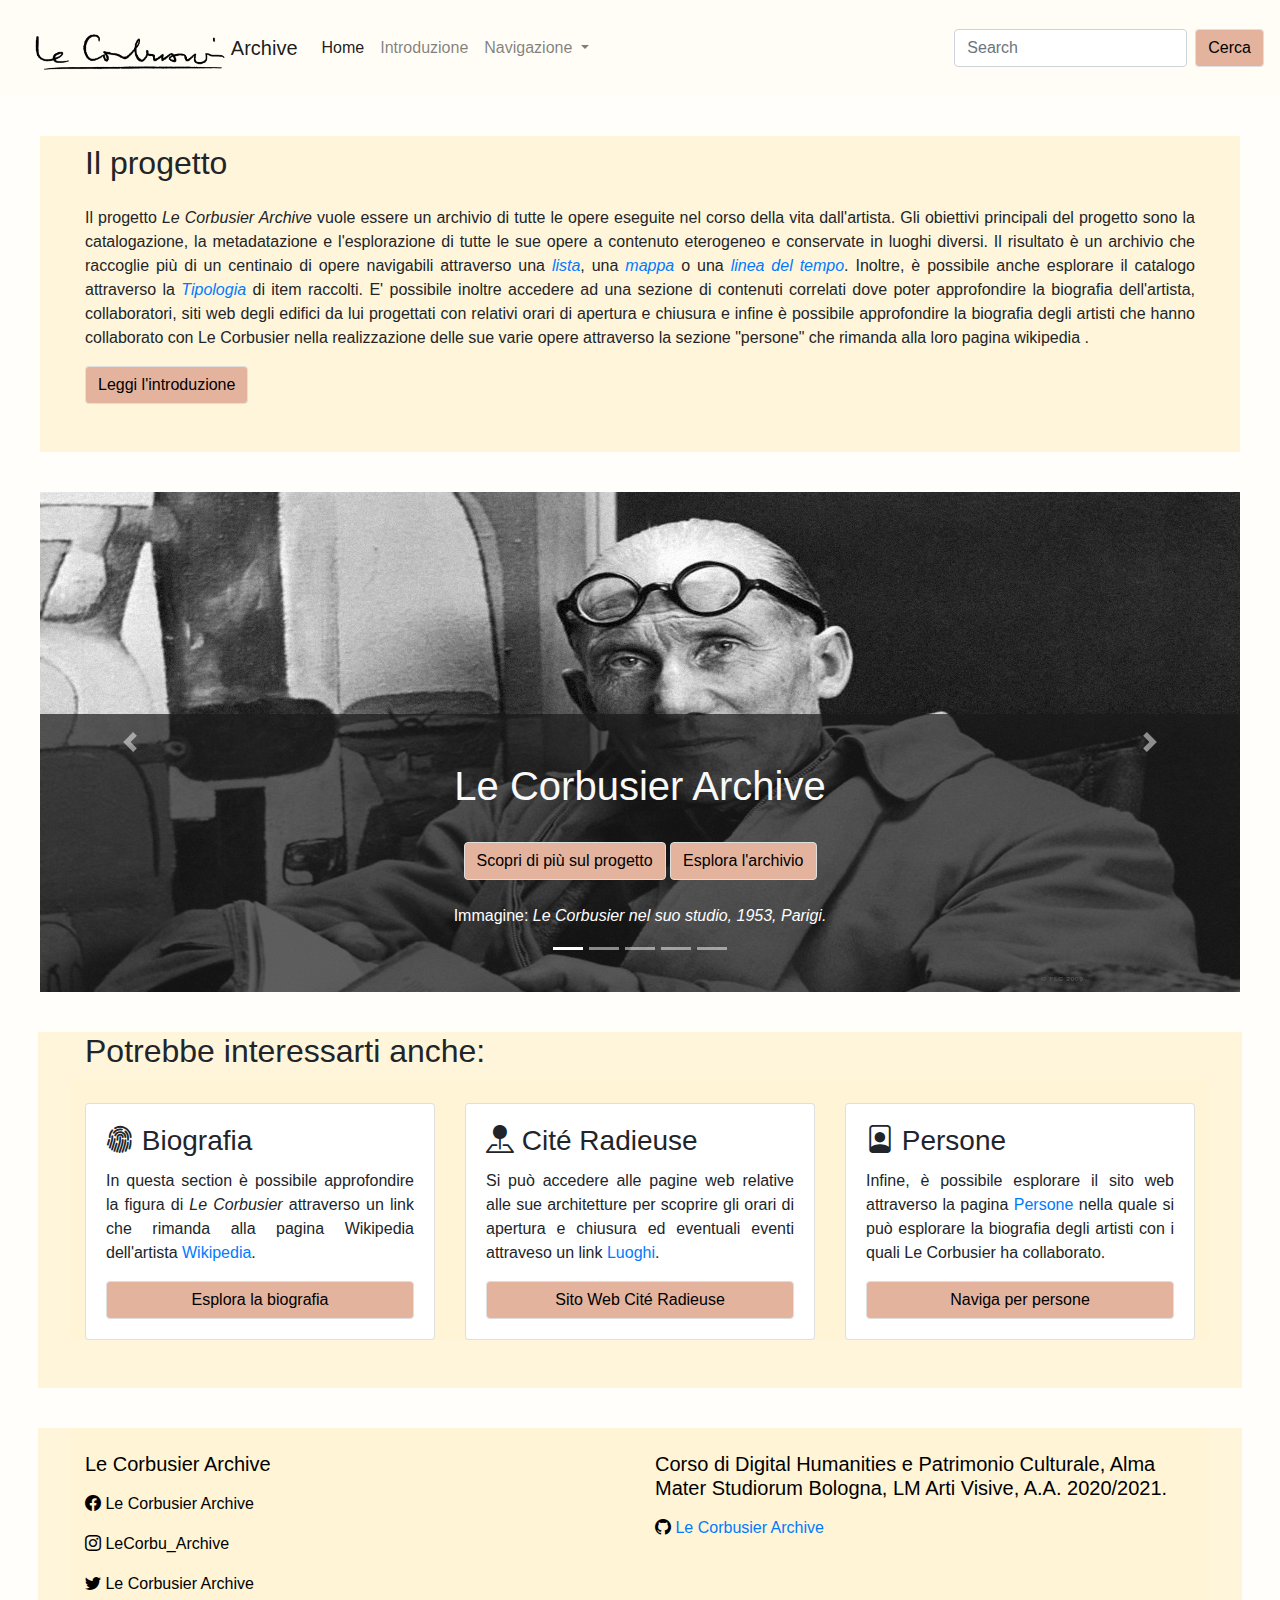
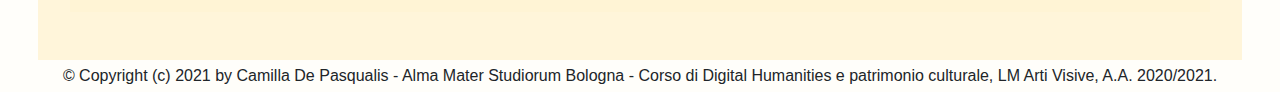
==== commit 31384dd7: "Update index.html" ====
--- a/index.html
+++ b/index.html
@@ -8,13 +8,13 @@
     <meta name="DC.Title" content="Le Corbusier Archive">
     <meta name="DC.Creator" content="Camilla De Pasqualis">
     <meta name="DC.Subject" content="Le Corbusier">
-    <meta name="DC.Description" content="Raccolta di tutte le opere dell'artista dai libri scritti fino alle architetture realizzate">
+    <meta name="DC.Description" content="Raccolta di tutte le opere dell'artista dai libri scritti fino alle architetture realizzate nel corso della sua vita">
     <meta name="DC.Publisher" content="Alma Mater Studiorum di Bologna">
     <meta name="DC.Contributor" content="Francesca Tomasi, Martina dello Buono">
     <meta name="DC.Date" content="30-09-2021/29-10-2021/01-11-2021">
     <meta name="DC.Type" content="Sito web">
     <meta name="DC.Format" content="HTML/CSS/JS">
-    <link rel="DC.Identifier" href="https://www.camilladepasqualis.github.io/esame-dh/#">
+    <link rel="DC.Identifier" href="https://www.CamillaDePasqualis.github.io/esame-dh/#">
     <meta name="DC.Source" content="https://www.w3schools.com, https://getbootstrap.com">
     <meta name="DC.Language" content="it">
     <meta name="DC.Relation" content="9788874625567">
@@ -33,7 +33,7 @@
 <body class="body">
   <nav class="navbar navbar-expand-lg navbar-light navbar-bg">
       <img src="immagini\lecorbusier.gif" height="80" alt="">
-      <a class="navbar-brand" href="index.html" title="Torna a Home">Archive</a>
+      <a class="navbar-brand" href="https://CamillaDePasqualis.github.io/esame-dh/#" title="Torna a Home">Archive</a>
     <button class="navbar-toggler" type="button" data-toggle="collapse" data-target="#navbarSupportedContent" aria-controls="navbarSupportedContent" aria-expanded="false" aria-label="Toggle navigation">
       <span class="navbar-toggler-icon"></span>
     </button>
@@ -80,8 +80,8 @@
                     <em><a href="#" class="link" title="Vai alla sezione Date">linea del tempo</a></em>. Inoltre, è
                     possibile anche
                     esplorare il catalogo attraverso la<em><a href="#" class="link"
-                            title="Vai alla sezione Persone"> Tipologia</a></em>
-                            <a>di item raccolti. E' possibile inoltre accedere ad una sezione di contenuti correlati dove poter approfondire la biografia dell'artista, collaboratori, siti web degli edifici da lui progettati con relativi orari di apertura e chiusura e infine è possibile approfondire la biografia degli artisti che hanno collaborato con Le Corbusier nella realizzazione delle sue varie oper attraverso la sezione "persone" che rimanda alla loro pagina wikipedia .</a>
+                            title=""> Tipologia</a></em>
+                            <a>di item raccolti. E' possibile inoltre accedere ad una sezione di contenuti correlati dove poter approfondire la biografia dell'artista, collaboratori, siti web degli edifici da lui progettati con relativi orari di apertura e chiusura e infine è possibile approfondire la biografia degli artisti che hanno collaborato con Le Corbusier nella realizzazione delle sue varie opere attraverso la sezione "persone" che rimanda alla loro pagina wikipedia .</a>
                 </p>
                 <button type="button" class="btn btn-blue">Leggi l'introduzione</button>
             </div>
@@ -102,8 +102,7 @@
                         alt="">
                     <div class="carousel-caption d-none d-md-block p-5">
                         <h1 class="text-light">Le Corbusier Archive</h1>
-                        <a href="#scopri-di-piu" class="btn btn-blue mt-4" title="Scopri di più">Scopri di
-                            più sul progetto</a>
+                        <a href="#scopri-di-piu" class="btn btn-blue mt-4" title="Scopri di più">Scopri di più sul progetto</a>
                         <a href="lista.html" class="btn btn-light mt-4" title="Esplora l'archivio">Esplora l'archivio</a>
                         <!-- aggiungi informazioni precise, magari in un tooltip -->
                         <!-- didascalia immagine -->
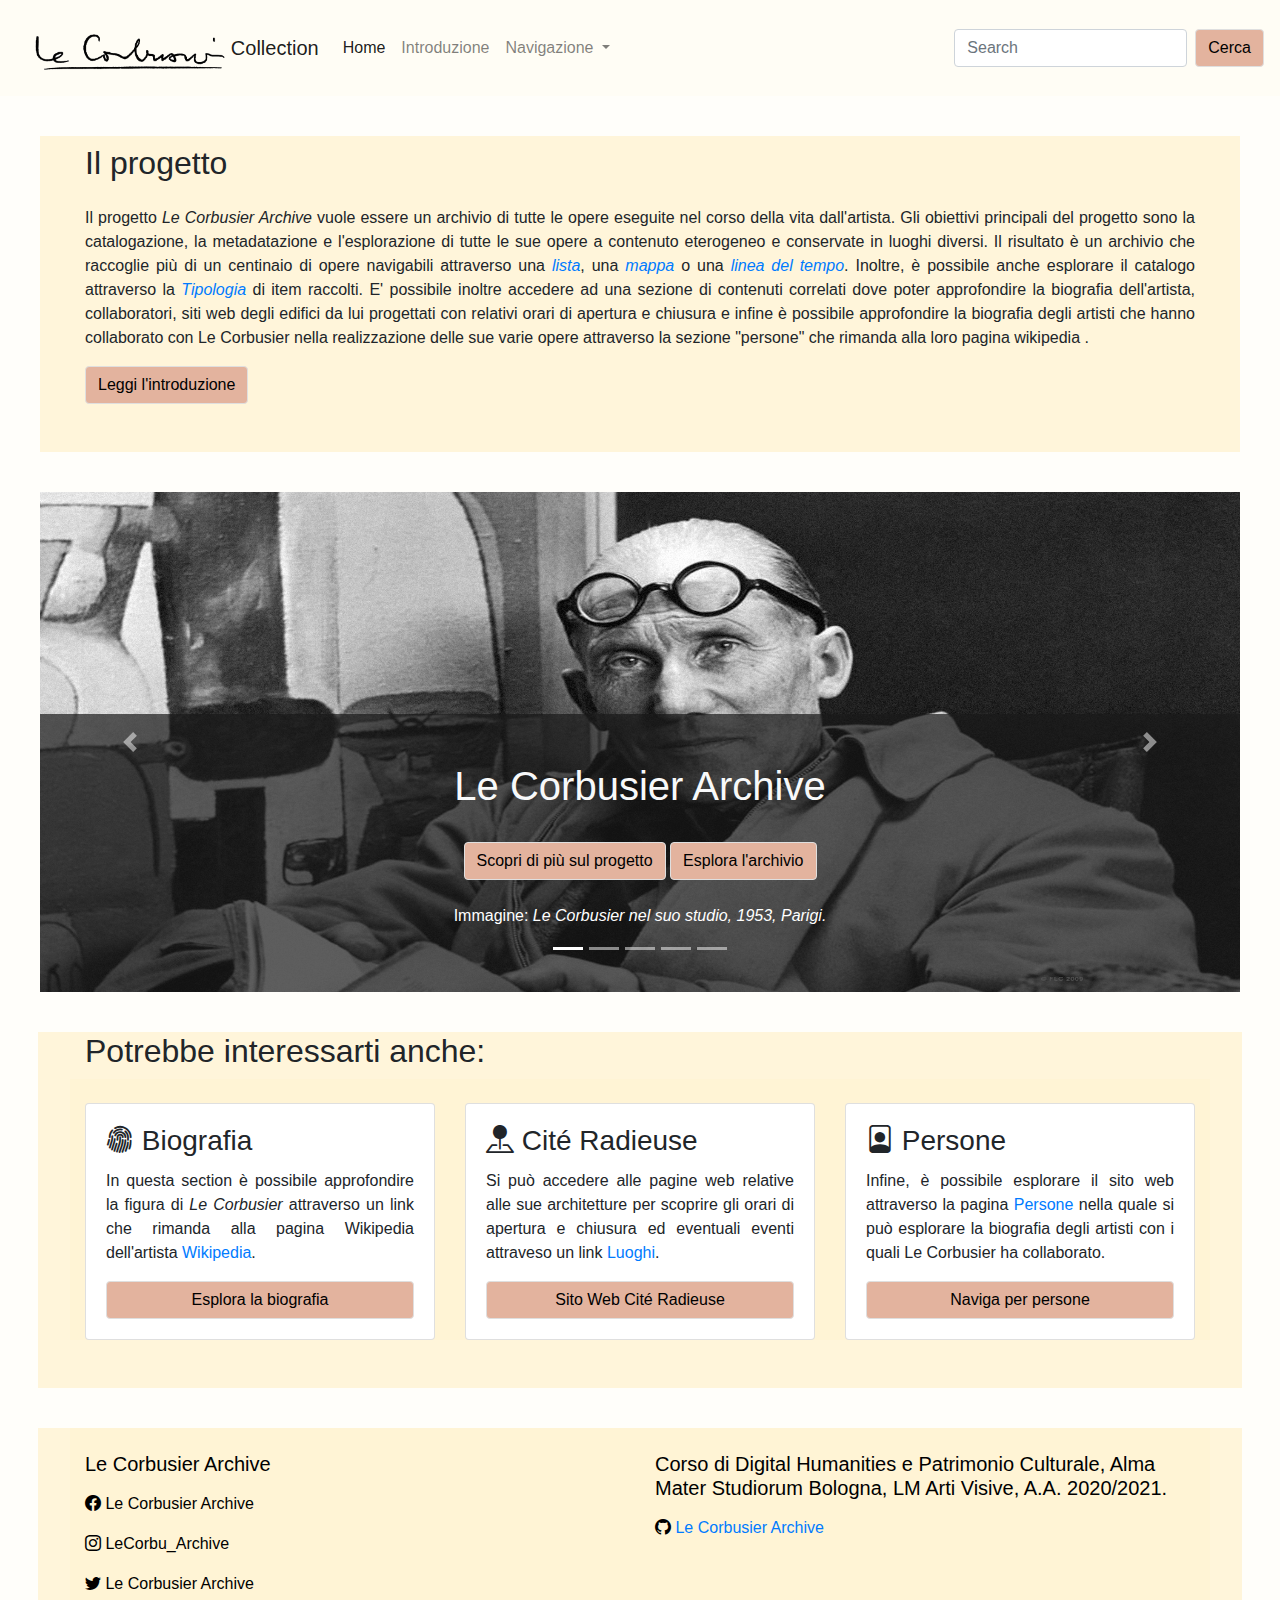
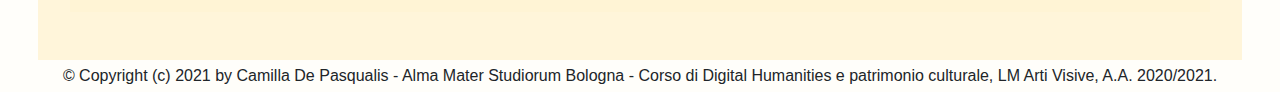
==== commit 001c165a: "ultime mod" ====
--- a/index.html
+++ b/index.html
@@ -33,7 +33,7 @@
 <body class="body">
   <nav class="navbar navbar-expand-lg navbar-light navbar-bg">
       <img src="immagini\lecorbusier.gif" height="80" alt="">
-      <a class="navbar-brand" href="https://CamillaDePasqualis.github.io/esame-dh/#" title="Torna a Home">Archive</a>
+      <a class="navbar-brand" href="https://CamillaDePasqualis.github.io/esame-dh/#" title="Torna a Home">Collection</a>
     <button class="navbar-toggler" type="button" data-toggle="collapse" data-target="#navbarSupportedContent" aria-controls="navbarSupportedContent" aria-expanded="false" aria-label="Toggle navigation">
       <span class="navbar-toggler-icon"></span>
     </button>
